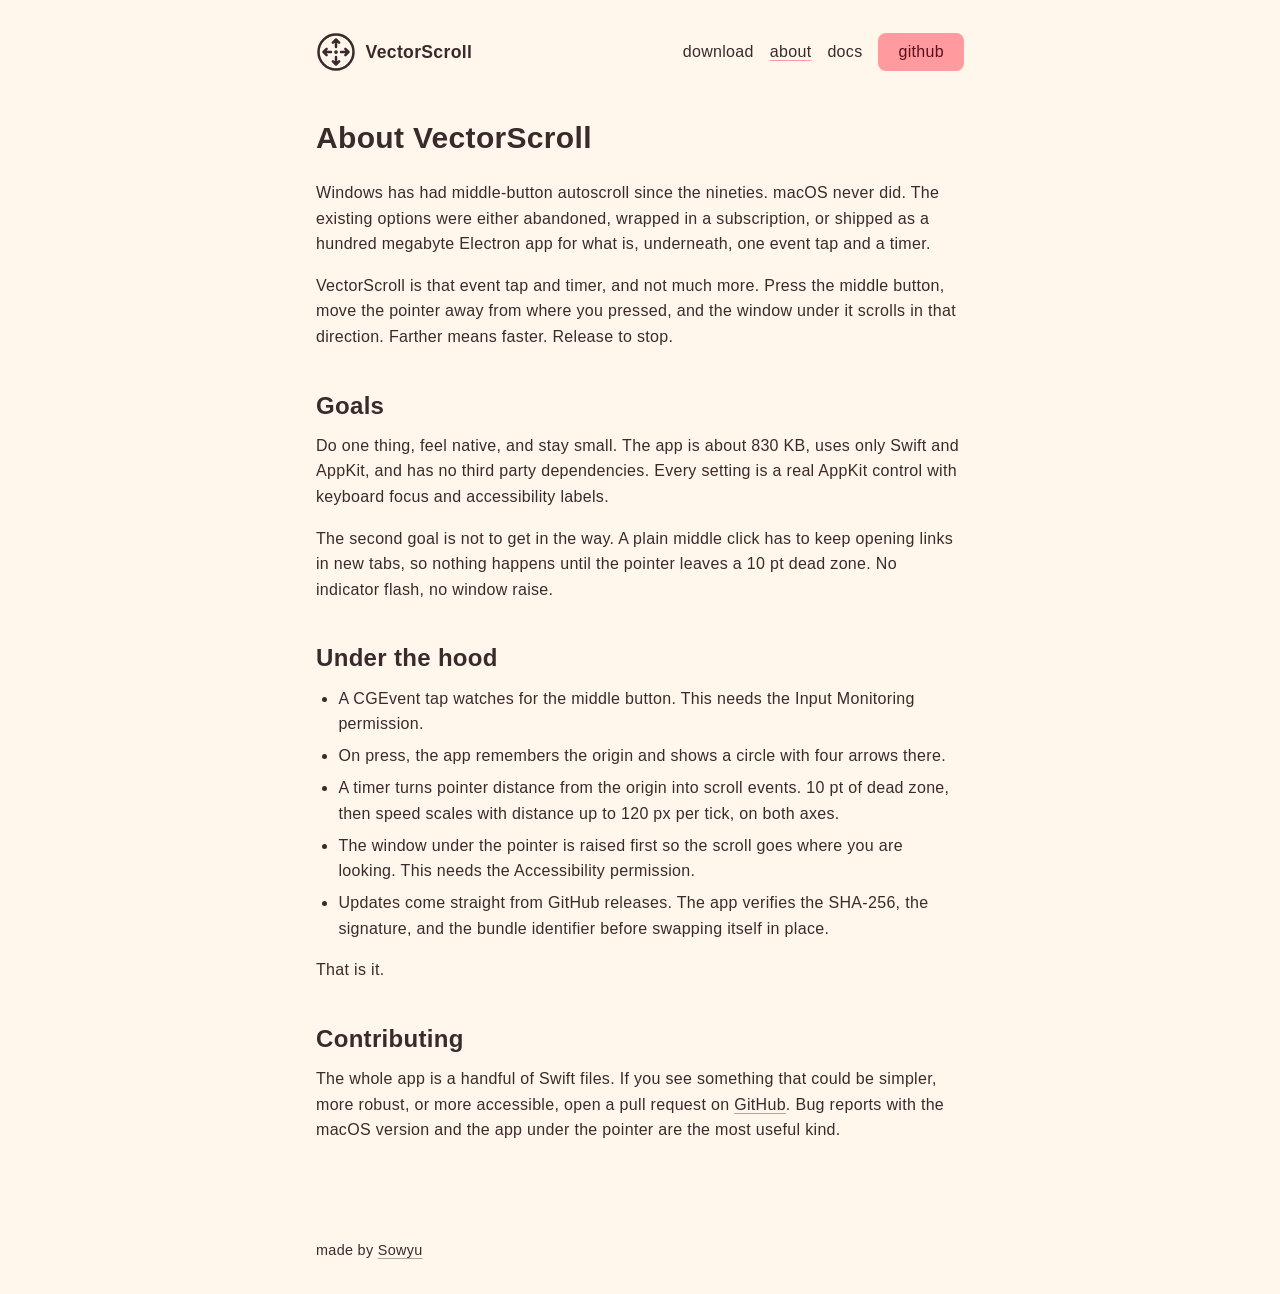
==== site/about.html @ 0843add8 "Add the website and a CI job that records the demo from the real app" ====
<!doctype html>
<html lang="en">
<head>
<meta charset="utf-8">
<meta name="viewport" content="width=device-width, initial-scale=1">
<title>About VectorScroll</title>
<meta name="description" content="Why VectorScroll exists and how it works.">
<meta name="color-scheme" content="light dark">
<meta property="og:title" content="About VectorScroll">
<meta property="og:description" content="Why VectorScroll exists and how it works.">
<meta property="og:image" content="poster.jpg">
<link rel="icon" href="icon.png">
<link rel="stylesheet" href="style.css">
</head>
<body>
<a class="skip" href="#main">Skip to main content</a>
<header>
  <a href="index.html" class="home" aria-label="VectorScroll home"><svg class="mark" viewBox="0 0 64 64" fill="none" stroke="currentColor" stroke-width="4" stroke-linecap="round" stroke-linejoin="round" aria-hidden="true"><circle cx="32" cy="32" r="28"/><circle cx="32" cy="32" r="3" fill="currentColor" stroke="none"/><path d="M32 24V12M27 17l5-5 5 5M32 40v12M27 47l5 5 5-5M24 32H12M17 27l-5 5 5 5M40 32h12M47 27l5 5-5 5"/></svg><span>VectorScroll</span></a>
  <nav><a href="download.html">download</a><a href="about.html" aria-current="page">about</a><a href="docs.html">docs</a><a href="https://github.com/Sowyu/VectorScroll" class="pill">github</a></nav>
</header>
<main id="main" class="doc">
  <h1>About VectorScroll</h1>
  <p>Windows has had middle-button autoscroll since the nineties. macOS never did. The existing options were either abandoned, wrapped in a subscription, or shipped as a hundred megabyte Electron app for what is, underneath, one event tap and a timer.</p>
  <p>VectorScroll is that event tap and timer, and not much more. Press the middle button, move the pointer away from where you pressed, and the window under it scrolls in that direction. Farther means faster. Release to stop.</p>
  <h2 id="goals">Goals</h2>
  <p>Do one thing, feel native, and stay small. The app is about 830 KB, uses only Swift and AppKit, and has no third party dependencies. Every setting is a real AppKit control with keyboard focus and accessibility labels.</p>
  <p>The second goal is not to get in the way. A plain middle click has to keep opening links in new tabs, so nothing happens until the pointer leaves a 10 pt dead zone. No indicator flash, no window raise.</p>
  <h2 id="hood">Under the hood</h2>
  <ul>
    <li>A CGEvent tap watches for the middle button. This needs the Input Monitoring permission.</li>
    <li>On press, the app remembers the origin and shows a circle with four arrows there.</li>
    <li>A timer turns pointer distance from the origin into scroll events. 10 pt of dead zone, then speed scales with distance up to 120 px per tick, on both axes.</li>
    <li>The window under the pointer is raised first so the scroll goes where you are looking. This needs the Accessibility permission.</li>
    <li>Updates come straight from GitHub releases. The app verifies the SHA-256, the signature, and the bundle identifier before swapping itself in place.</li>
  </ul>
  <p>That is it.</p>
  <h2 id="contribute">Contributing</h2>
  <p>The whole app is a handful of Swift files. If you see something that could be simpler, more robust, or more accessible, open a pull request on <a href="https://github.com/Sowyu/VectorScroll">GitHub</a>. Bug reports with the macOS version and the app under the pointer are the most useful kind.</p>
</main>
<footer>made by <a href="https://github.com/Sowyu">Sowyu</a></footer>
</body>
</html>
---- site/style.css ----
:root {
  --bg: #fff7ec;
  --text: #3a2a2c;
  --accent: #ff9a9e;
  --accent-light: #ffc4c6;
  --accent-dark: #5c0f1c;
}
@media (prefers-color-scheme: dark) {
  :root {
    --bg: #1d1a1a;
    --text: #f1e9e3;
    --accent: #e0757b;
    --accent-light: #f09a9e;
    --accent-dark: #2a0a0f;
  }
}

* { box-sizing: border-box; }
html { background: var(--bg); color: var(--text); }
body {
  margin: 0 auto; max-width: 680px; min-height: 100dvh; padding: 0 16px;
  display: flex; flex-direction: column; gap: 3rem;
  font-family: -apple-system, BlinkMacSystemFont, "Segoe UI", Roboto, sans-serif;
  font-size: 16px; line-height: 1.6; letter-spacing: .02rem;
}
h1, h2, h3 { margin: 0 0 .75rem; font-weight: 600; line-height: 1.3; }
h1 { font-size: 1.875rem; line-height: 1.2; }
h2 { font-size: 1.5rem; }
h3 { font-size: 1.375rem; font-weight: 500; }
p { margin: 0 0 1rem; }
a { color: inherit; text-decoration: underline; text-underline-offset: 3px; text-decoration-color: color-mix(in oklab, var(--text) 40%, transparent); }
a:hover { text-decoration-color: var(--accent); }
:focus-visible { outline: 2px solid var(--accent-dark); outline-offset: 3px; border-radius: 4px; }
hr { width: 100%; height: 1px; border: 0; margin: 0; background: color-mix(in oklab, var(--text) 20%, transparent); }
img, video { max-width: 100%; height: auto; }
pre, code { font-family: ui-monospace, Menlo, monospace; font-size: .9em; }
pre { background: color-mix(in oklab, var(--text) 8%, transparent); border-radius: .5rem; padding: .75rem 1rem; overflow-x: auto; margin: 0 0 1rem; }
code { background: color-mix(in oklab, var(--text) 8%, transparent); border-radius: .25rem; padding: .1em .35em; }

.skip { position: absolute; left: -999px; top: 1rem; background: var(--accent); color: var(--accent-dark); padding: .5rem 1rem; border-radius: .5rem; }
.skip:focus { left: 1rem; z-index: 10; }

header { width: 100%; display: flex; justify-content: space-between; align-items: center; padding-top: 2rem; }
.home { display: flex; align-items: center; gap: .6rem; text-decoration: none; font-weight: 600; font-size: 1.1rem; }
.mark { width: 2.5rem; height: 2.5rem; }
nav { display: flex; gap: 1rem; align-items: center; }
nav a { text-decoration: none; }
nav a:hover, nav a[aria-current] { text-decoration: underline; text-decoration-color: var(--accent); }
.pill, .button { background: var(--accent); color: var(--accent-dark); border-radius: .5rem; text-decoration: none; }
.pill { padding: 6px 1.25rem; }
.pill:hover, .button:hover { background: var(--accent-light); text-decoration: none; }
.button { display: inline-block; padding: 1rem 1.5rem; font-size: 1.25rem; }

.hero { display: flex; gap: 2rem; align-items: center; }
.hero-mark { width: 7rem; height: 7rem; flex: none; }
.hero h3 { color: color-mix(in oklab, var(--text) 70%, transparent); margin: 0; }
.hero h1 { margin-bottom: 10px; }

main { width: 100%; flex-grow: 1; display: flex; flex-direction: column; gap: 3rem; }
.cta { display: flex; gap: 1rem; align-items: center; }
video { width: 100%; border-radius: .5rem; background: #000; box-shadow: 0 0 0 1px color-mix(in oklab, var(--text) 10%, transparent); }
.grid { width: 100%; display: grid; grid-template-columns: 1fr 1fr; gap: 3rem; }
.grid p { margin: 0; }

.doc { width: 100%; align-items: stretch; display: block; }
.doc h1 { margin-bottom: 1.5rem; }
.doc h2 { margin-top: 2.5rem; }
.doc ol, .doc ul { padding-left: 1.4rem; margin: 0 0 1rem; }
.doc li { margin-bottom: .4rem; }
.doc img { border-radius: .5rem; margin: 0 0 1rem; box-shadow: 0 0 0 1px color-mix(in oklab, var(--text) 10%, transparent); }
.dl { border: 1px solid color-mix(in oklab, var(--text) 20%, transparent); border-radius: .5rem; padding: 1.5rem; margin-bottom: 1rem; }
.dl h2 { margin-top: 0; }
.dl p { margin: 1rem 0 0; }

body:has(.docs) { max-width: 960px; }
.docs { display: grid; grid-template-columns: 180px minmax(0, 680px); gap: 3rem; align-items: start; justify-content: center; }
.toc { position: sticky; top: 1.5rem; display: flex; flex-direction: column; align-items: flex-start; text-align: left; gap: .35rem; font-size: .95rem; padding-top: .4rem; }
.toc a { text-decoration: none; color: color-mix(in oklab, var(--text) 70%, transparent); }
.toc a:hover, .toc a[aria-current] { color: var(--text); text-decoration: underline; text-decoration-color: var(--accent); }
.doc h2 { scroll-margin-top: 1.5rem; }
@media (max-width: 800px) {
  .docs { grid-template-columns: 1fr; gap: 1.5rem; }
  .toc { position: static; flex-direction: row; flex-wrap: wrap; gap: .25rem 1rem; border-bottom: 1px solid color-mix(in oklab, var(--text) 20%, transparent); padding-bottom: 1rem; }
}

footer { padding: 2rem 0; font-size: .9rem; }


@media (max-width: 640px) {
  body { gap: 2rem; }
  header { padding-top: 1rem; }
  .mark { width: 2rem; height: 2rem; }
  .home span { display: none; }
  .hero { gap: 1.25rem; }
  .hero-mark { width: 5rem; height: 5rem; }
  .hero h1 { font-size: 1.5rem; }
  .hero h3 { font-size: 1.1rem; }
  .cta { flex-wrap: wrap; }
  .grid { grid-template-columns: 1fr; gap: 1rem; }
  .grid div { margin-bottom: .5rem; }
}
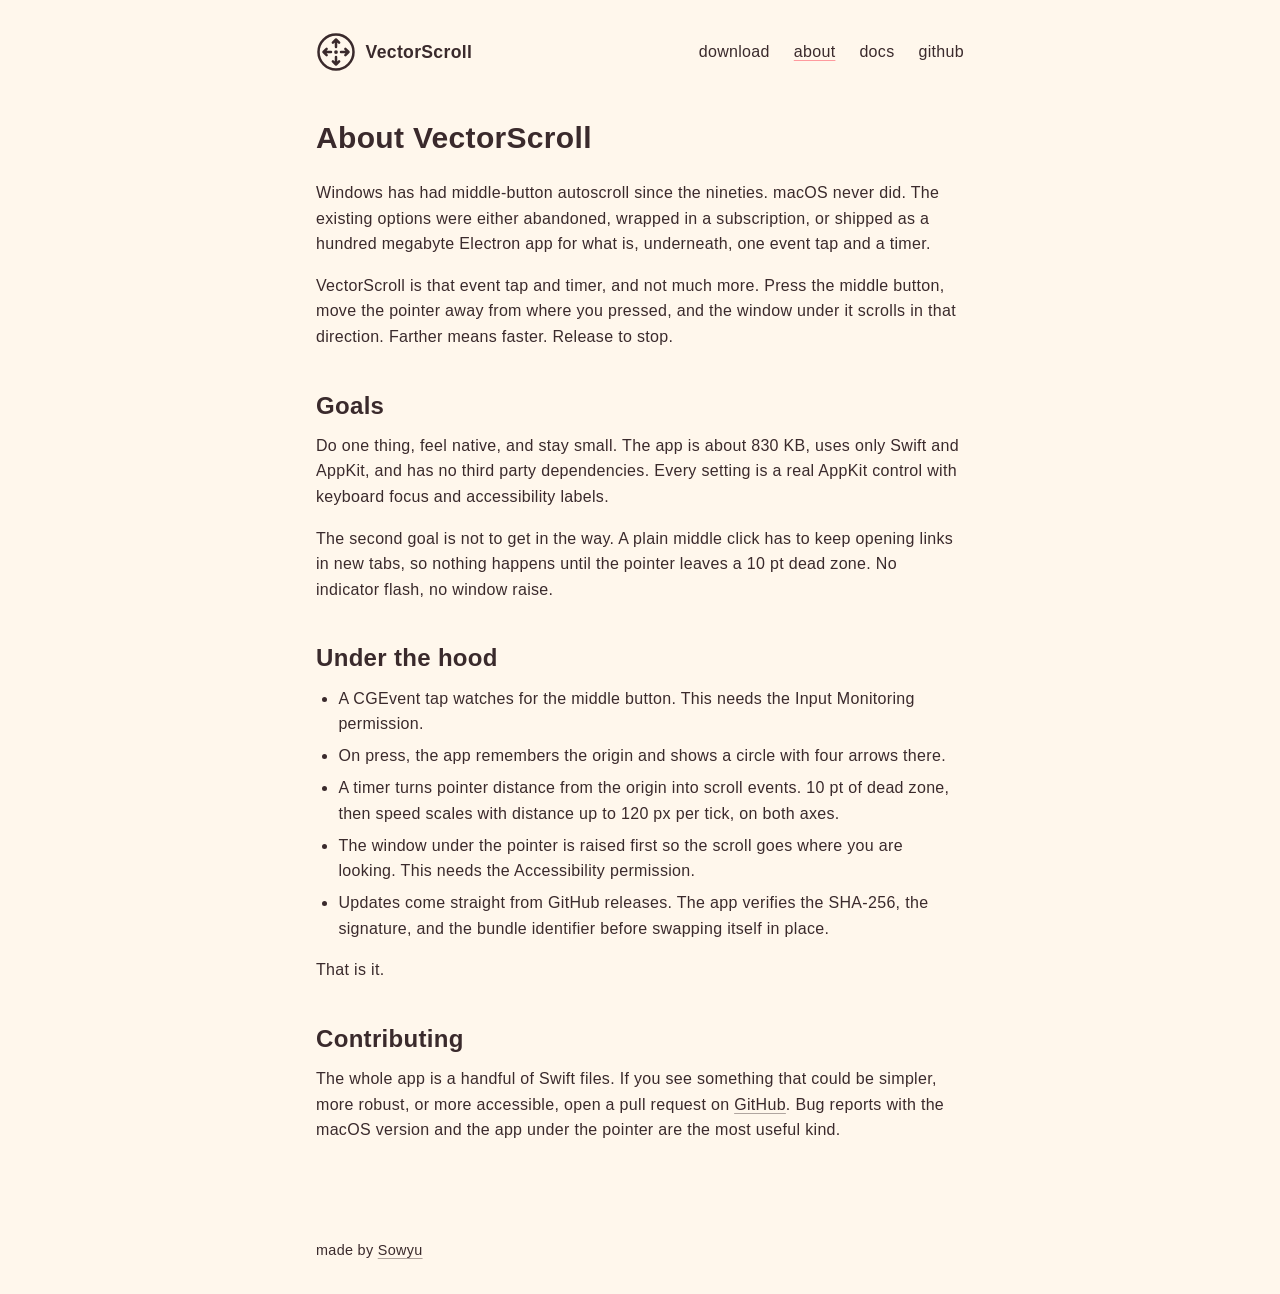
==== commit 878906a9: "Drop the docs rail and the github pill; plain header with name and four equal links" ====
--- a/site/about.html
+++ b/site/about.html
@@ -16,7 +16,7 @@
 <a class="skip" href="#main">Skip to main content</a>
 <header>
   <a href="index.html" class="home" aria-label="VectorScroll home"><svg class="mark" viewBox="0 0 64 64" fill="none" stroke="currentColor" stroke-width="4" stroke-linecap="round" stroke-linejoin="round" aria-hidden="true"><circle cx="32" cy="32" r="28"/><circle cx="32" cy="32" r="3" fill="currentColor" stroke="none"/><path d="M32 24V12M27 17l5-5 5 5M32 40v12M27 47l5 5 5-5M24 32H12M17 27l-5 5 5 5M40 32h12M47 27l5 5-5 5"/></svg><span>VectorScroll</span></a>
-  <nav><a href="download.html">download</a><a href="about.html" aria-current="page">about</a><a href="docs.html">docs</a><a href="https://github.com/Sowyu/VectorScroll" class="pill">github</a></nav>
+  <nav><a href="download.html">download</a><a href="about.html" aria-current="page">about</a><a href="docs.html">docs</a><a href="https://github.com/Sowyu/VectorScroll">github</a></nav>
 </header>
 <main id="main" class="doc">
   <h1>About VectorScroll</h1>
--- a/site/style.css
+++ b/site/style.css
@@ -40,15 +40,14 @@
 .skip { position: absolute; left: -999px; top: 1rem; background: var(--accent); color: var(--accent-dark); padding: .5rem 1rem; border-radius: .5rem; }
 .skip:focus { left: 1rem; z-index: 10; }
 
-header { width: 100%; display: flex; justify-content: space-between; align-items: center; padding-top: 2rem; }
+header { width: 100%; display: flex; flex-wrap: wrap; justify-content: space-between; align-items: center; gap: .75rem 1.5rem; padding-top: 2rem; }
 .home { display: flex; align-items: center; gap: .6rem; text-decoration: none; font-weight: 600; font-size: 1.1rem; }
 .mark { width: 2.5rem; height: 2.5rem; }
-nav { display: flex; gap: 1rem; align-items: center; }
+nav { display: flex; gap: 1.5rem; align-items: center; }
 nav a { text-decoration: none; }
 nav a:hover, nav a[aria-current] { text-decoration: underline; text-decoration-color: var(--accent); }
-.pill, .button { background: var(--accent); color: var(--accent-dark); border-radius: .5rem; text-decoration: none; }
-.pill { padding: 6px 1.25rem; }
-.pill:hover, .button:hover { background: var(--accent-light); text-decoration: none; }
+.button { background: var(--accent); color: var(--accent-dark); border-radius: .5rem; text-decoration: none; }
+.button:hover { background: var(--accent-light); text-decoration: none; }
 .button { display: inline-block; padding: 1rem 1.5rem; font-size: 1.25rem; }
 
 .hero { display: flex; gap: 2rem; align-items: center; }
@@ -72,16 +71,8 @@
 .dl h2 { margin-top: 0; }
 .dl p { margin: 1rem 0 0; }
 
-body:has(.docs) { max-width: 960px; }
-.docs { display: grid; grid-template-columns: 180px minmax(0, 680px); gap: 3rem; align-items: start; justify-content: center; }
-.toc { position: sticky; top: 1.5rem; display: flex; flex-direction: column; align-items: flex-start; text-align: left; gap: .35rem; font-size: .95rem; padding-top: .4rem; }
-.toc a { text-decoration: none; color: color-mix(in oklab, var(--text) 70%, transparent); }
-.toc a:hover, .toc a[aria-current] { color: var(--text); text-decoration: underline; text-decoration-color: var(--accent); }
+.docs { display: block; }
 .doc h2 { scroll-margin-top: 1.5rem; }
-@media (max-width: 800px) {
-  .docs { grid-template-columns: 1fr; gap: 1.5rem; }
-  .toc { position: static; flex-direction: row; flex-wrap: wrap; gap: .25rem 1rem; border-bottom: 1px solid color-mix(in oklab, var(--text) 20%, transparent); padding-bottom: 1rem; }
-}
 
 footer { padding: 2rem 0; font-size: .9rem; }
 
@@ -90,7 +81,7 @@
   body { gap: 2rem; }
   header { padding-top: 1rem; }
   .mark { width: 2rem; height: 2rem; }
-  .home span { display: none; }
+  nav { gap: 1.25rem; }
   .hero { gap: 1.25rem; }
   .hero-mark { width: 5rem; height: 5rem; }
   .hero h1 { font-size: 1.5rem; }
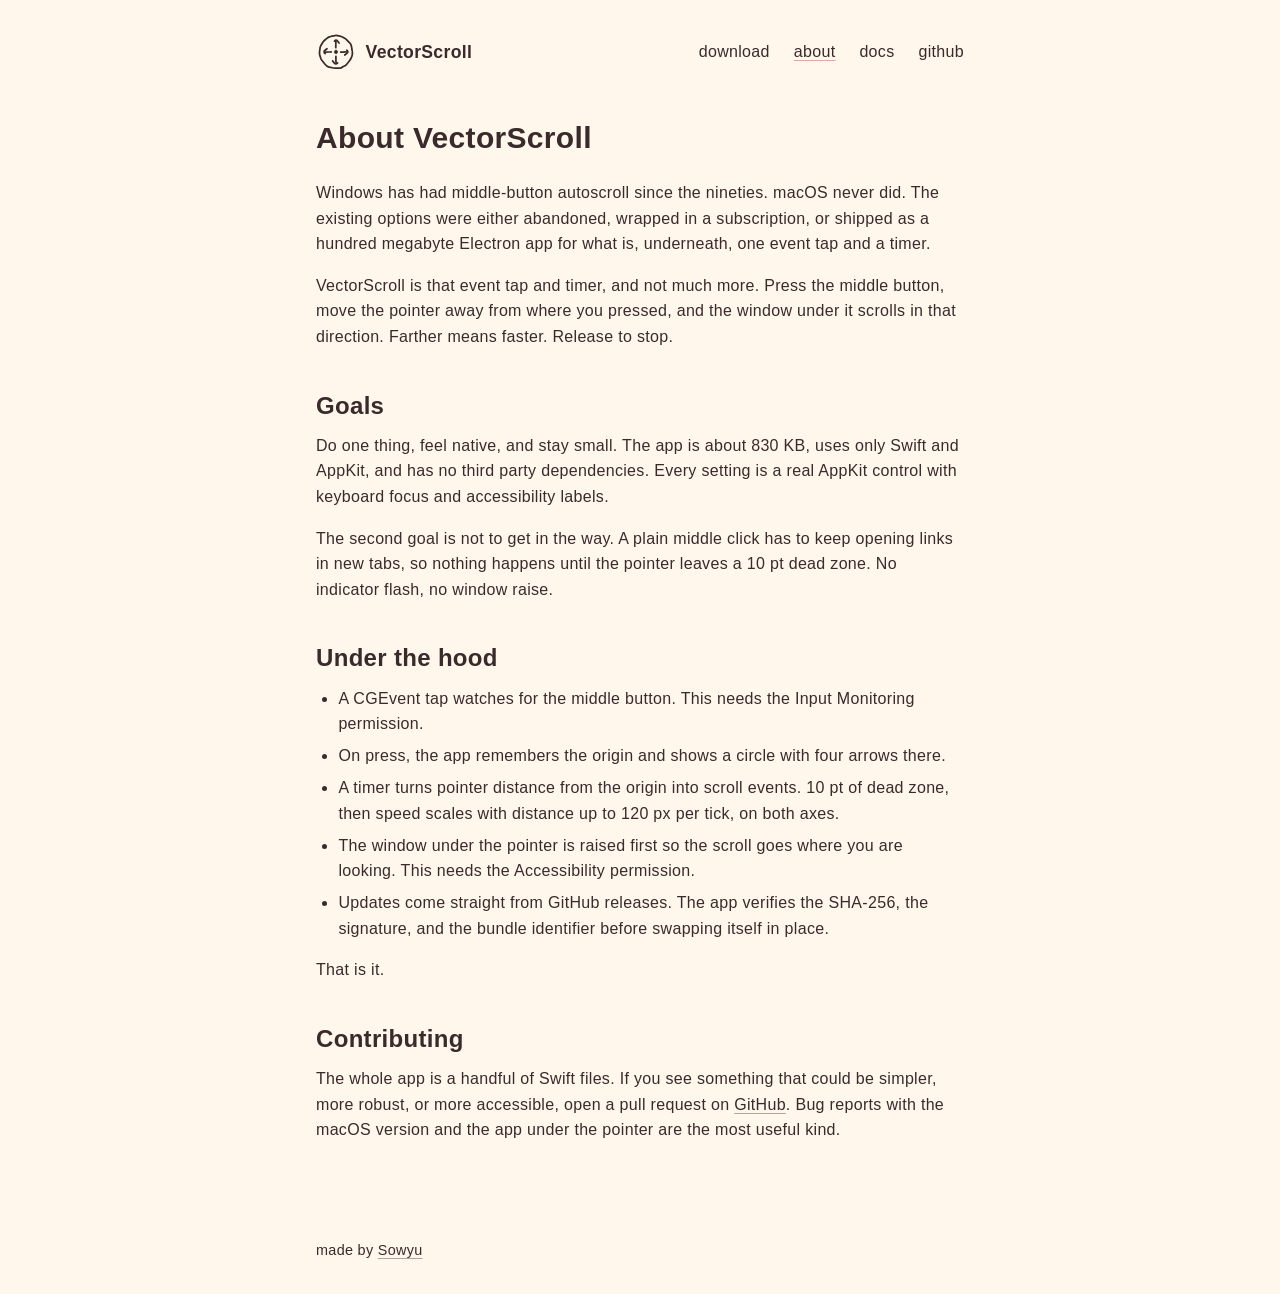
==== commit 88a091d4: "Hand-drawn logo back, wider video, Safari left and Settings right in the recording" ====
--- a/site/about.html
+++ b/site/about.html
@@ -15,7 +15,7 @@
 <body>
 <a class="skip" href="#main">Skip to main content</a>
 <header>
-  <a href="index.html" class="home" aria-label="VectorScroll home"><svg class="mark" viewBox="0 0 64 64" fill="none" stroke="currentColor" stroke-width="4" stroke-linecap="round" stroke-linejoin="round" aria-hidden="true"><circle cx="32" cy="32" r="28"/><circle cx="32" cy="32" r="3" fill="currentColor" stroke="none"/><path d="M32 24V12M27 17l5-5 5 5M32 40v12M27 47l5 5 5-5M24 32H12M17 27l-5 5 5 5M40 32h12M47 27l5 5-5 5"/></svg><span>VectorScroll</span></a>
+  <a href="index.html" class="home" aria-label="VectorScroll home"><svg class="mark" aria-hidden="true" viewBox="0 0 160 160" fill="none" stroke="currentColor" stroke-width="7" stroke-linecap="round" stroke-linejoin="round" xmlns="http://www.w3.org/2000/svg"><path d="M145.4 78.9 Q145.4 78.9 145.6 83.9 Q145.7 89.0 144.3 94.5 Q142.9 100.0 140.1 105.0 Q137.4 110.0 134.7 114.3 Q131.9 118.6 128.6 122.0 Q125.3 125.4 121.9 129.9 Q118.6 134.4 113.7 136.2 Q108.8 137.9 104.8 141.1 Q100.8 144.2 95.7 144.5 Q90.6 144.9 86.0 144.7 Q81.5 144.5 76.2 144.5 Q70.8 144.5 64.6 143.0 Q58.5 141.5 53.9 140.7 Q49.4 139.8 44.8 136.7 Q40.2 133.7 37.0 130.0 Q33.8 126.3 30.3 121.8 Q26.8 117.4 23.3 113.2 Q19.8 109.0 18.8 104.6 Q17.8 100.2 16.0 95.4 Q14.2 90.6 14.0 85.0 Q13.9 79.4 14.8 74.8 Q15.8 70.3 16.1 65.1 Q16.4 59.8 18.8 55.5 Q21.3 51.2 24.3 45.9 Q27.3 40.5 31.1 36.3 Q34.9 32.1 37.9 29.8 Q40.9 27.4 44.9 24.3 Q48.9 21.2 53.5 19.5 Q58.1 17.8 64.3 16.4 Q70.5 15.0 75.9 14.2 Q81.2 13.4 86.1 14.3 Q90.9 15.1 95.8 16.1 Q100.7 17.1 105.9 19.9 Q111.1 22.6 114.9 24.9 Q118.7 27.1 122.0 30.6 Q125.3 34.0 129.6 38.4 Q133.9 42.8 136.9 46.1 Q139.8 49.3 141.1 54.7 Q142.4 60.1 143.0 64.8 Q143.7 69.6 144.5 74.2"/><path d="M79.1 62.5 Q79.1 62.5 79.2 53.5 Q79.3 44.5 79.5 36.6"/><path d="M92.2 43.9 Q92.2 43.9 86.1 36.3 Q80.1 28.8 73.9 36.7"/><path d="M79.6 97.8 Q79.6 97.8 79.6 106.8 Q79.7 115.8 80.3 123.5"/><path d="M66.4 115.5 Q66.4 115.5 72.9 123.7 Q79.5 132.0 86.3 123.7"/><path d="M61.0 79.8 Q61.0 79.8 52.9 80.0 Q44.7 80.1 36.8 80.3"/><path d="M44.0 67.2 Q44.0 67.2 36.2 73.2 Q28.4 79.1 36.6 86.3"/><path d="M98.7 80.6 Q98.7 80.6 106.8 80.2 Q114.8 79.8 123.0 80.0"/><path d="M115.1 92.1 Q115.1 92.1 123.3 85.7 Q131.4 79.3 123.5 72.7"/><path d="M86.4 79.6 Q86.4 79.6 86.0 81.5 Q85.6 83.3 84.3 84.9 Q82.9 86.5 81.5 86.5 Q80.1 86.6 78.2 86.2 Q76.2 85.9 75.0 84.5 Q73.8 83.0 73.6 81.8 Q73.4 80.6 73.7 78.5 Q73.9 76.5 75.0 75.0 Q76.0 73.5 77.9 73.1 Q79.8 72.7 81.9 73.1 Q83.9 73.5 84.7 75.3 Q85.5 77.0 85.9 78.3" fill="currentColor" stroke-width="3"/></svg><span>VectorScroll</span></a>
   <nav><a href="download.html">download</a><a href="about.html" aria-current="page">about</a><a href="docs.html">docs</a><a href="https://github.com/Sowyu/VectorScroll">github</a></nav>
 </header>
 <main id="main" class="doc">
--- a/site/style.css
+++ b/site/style.css
@@ -32,7 +32,8 @@
 a:hover { text-decoration-color: var(--accent); }
 :focus-visible { outline: 2px solid var(--accent-dark); outline-offset: 3px; border-radius: 4px; }
 hr { width: 100%; height: 1px; border: 0; margin: 0; background: color-mix(in oklab, var(--text) 20%, transparent); }
-img, video { max-width: 100%; height: auto; }
+img { max-width: 100%; height: auto; }
+video { height: auto; }
 pre, code { font-family: ui-monospace, Menlo, monospace; font-size: .9em; }
 pre { background: color-mix(in oklab, var(--text) 8%, transparent); border-radius: .5rem; padding: .75rem 1rem; overflow-x: auto; margin: 0 0 1rem; }
 code { background: color-mix(in oklab, var(--text) 8%, transparent); border-radius: .25rem; padding: .1em .35em; }
@@ -57,7 +58,7 @@
 
 main { width: 100%; flex-grow: 1; display: flex; flex-direction: column; gap: 3rem; }
 .cta { display: flex; gap: 1rem; align-items: center; }
-video { width: 100%; border-radius: .5rem; background: #000; box-shadow: 0 0 0 1px color-mix(in oklab, var(--text) 10%, transparent); }
+video { width: min(100vw - 32px, 1100px); margin-inline: calc((100% - min(100vw - 32px, 1100px)) / 2); border-radius: .5rem; background: #000; box-shadow: 0 0 0 1px color-mix(in oklab, var(--text) 10%, transparent); }
 .grid { width: 100%; display: grid; grid-template-columns: 1fr 1fr; gap: 3rem; }
 .grid p { margin: 0; }
 
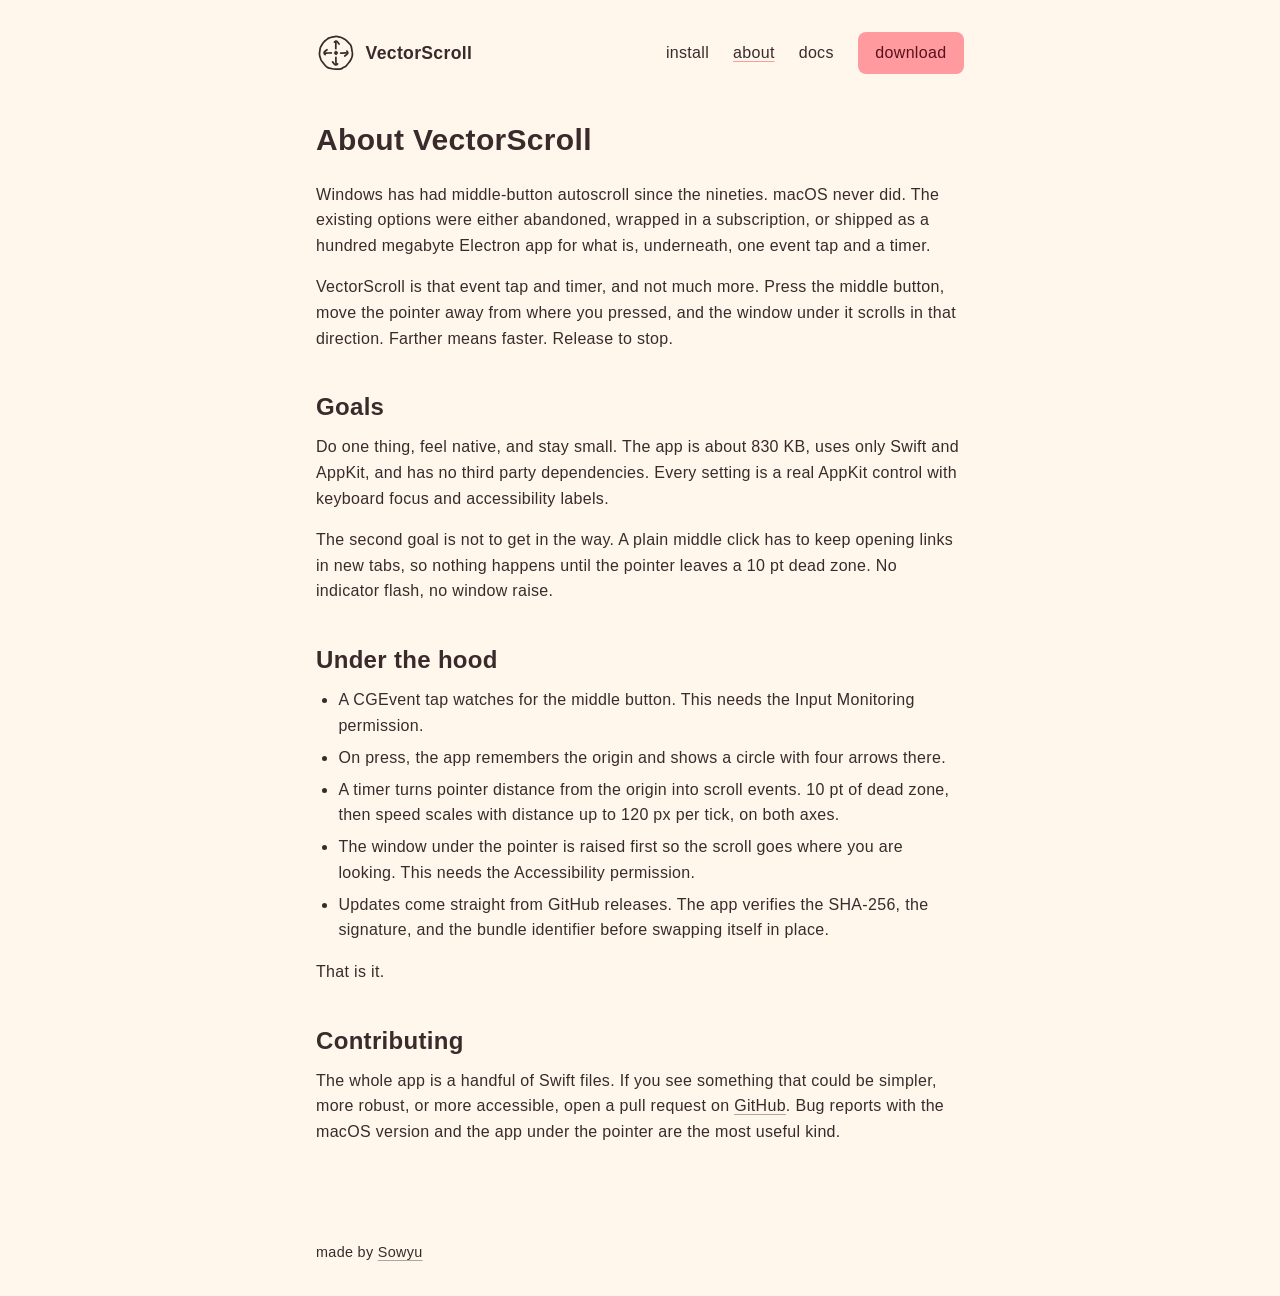
==== commit f9fa7a79: "Native pitch, comparison table with Hugeicons, header download button, steal-our-code link; record o" ====
--- a/site/about.html
+++ b/site/about.html
@@ -16,7 +16,7 @@
 <a class="skip" href="#main">Skip to main content</a>
 <header>
   <a href="index.html" class="home" aria-label="VectorScroll home"><svg class="mark" aria-hidden="true" viewBox="0 0 160 160" fill="none" stroke="currentColor" stroke-width="7" stroke-linecap="round" stroke-linejoin="round" xmlns="http://www.w3.org/2000/svg"><path d="M145.4 78.9 Q145.4 78.9 145.6 83.9 Q145.7 89.0 144.3 94.5 Q142.9 100.0 140.1 105.0 Q137.4 110.0 134.7 114.3 Q131.9 118.6 128.6 122.0 Q125.3 125.4 121.9 129.9 Q118.6 134.4 113.7 136.2 Q108.8 137.9 104.8 141.1 Q100.8 144.2 95.7 144.5 Q90.6 144.9 86.0 144.7 Q81.5 144.5 76.2 144.5 Q70.8 144.5 64.6 143.0 Q58.5 141.5 53.9 140.7 Q49.4 139.8 44.8 136.7 Q40.2 133.7 37.0 130.0 Q33.8 126.3 30.3 121.8 Q26.8 117.4 23.3 113.2 Q19.8 109.0 18.8 104.6 Q17.8 100.2 16.0 95.4 Q14.2 90.6 14.0 85.0 Q13.9 79.4 14.8 74.8 Q15.8 70.3 16.1 65.1 Q16.4 59.8 18.8 55.5 Q21.3 51.2 24.3 45.9 Q27.3 40.5 31.1 36.3 Q34.9 32.1 37.9 29.8 Q40.9 27.4 44.9 24.3 Q48.9 21.2 53.5 19.5 Q58.1 17.8 64.3 16.4 Q70.5 15.0 75.9 14.2 Q81.2 13.4 86.1 14.3 Q90.9 15.1 95.8 16.1 Q100.7 17.1 105.9 19.9 Q111.1 22.6 114.9 24.9 Q118.7 27.1 122.0 30.6 Q125.3 34.0 129.6 38.4 Q133.9 42.8 136.9 46.1 Q139.8 49.3 141.1 54.7 Q142.4 60.1 143.0 64.8 Q143.7 69.6 144.5 74.2"/><path d="M79.1 62.5 Q79.1 62.5 79.2 53.5 Q79.3 44.5 79.5 36.6"/><path d="M92.2 43.9 Q92.2 43.9 86.1 36.3 Q80.1 28.8 73.9 36.7"/><path d="M79.6 97.8 Q79.6 97.8 79.6 106.8 Q79.7 115.8 80.3 123.5"/><path d="M66.4 115.5 Q66.4 115.5 72.9 123.7 Q79.5 132.0 86.3 123.7"/><path d="M61.0 79.8 Q61.0 79.8 52.9 80.0 Q44.7 80.1 36.8 80.3"/><path d="M44.0 67.2 Q44.0 67.2 36.2 73.2 Q28.4 79.1 36.6 86.3"/><path d="M98.7 80.6 Q98.7 80.6 106.8 80.2 Q114.8 79.8 123.0 80.0"/><path d="M115.1 92.1 Q115.1 92.1 123.3 85.7 Q131.4 79.3 123.5 72.7"/><path d="M86.4 79.6 Q86.4 79.6 86.0 81.5 Q85.6 83.3 84.3 84.9 Q82.9 86.5 81.5 86.5 Q80.1 86.6 78.2 86.2 Q76.2 85.9 75.0 84.5 Q73.8 83.0 73.6 81.8 Q73.4 80.6 73.7 78.5 Q73.9 76.5 75.0 75.0 Q76.0 73.5 77.9 73.1 Q79.8 72.7 81.9 73.1 Q83.9 73.5 84.7 75.3 Q85.5 77.0 85.9 78.3" fill="currentColor" stroke-width="3"/></svg><span>VectorScroll</span></a>
-  <nav><a href="download.html">download</a><a href="about.html" aria-current="page">about</a><a href="docs.html">docs</a><a href="https://github.com/Sowyu/VectorScroll">github</a></nav>
+  <nav><a href="download.html">install</a><a href="about.html" aria-current="page">about</a><a href="docs.html">docs</a><a href="https://github.com/Sowyu/VectorScroll/releases/latest/download/VectorScroll.dmg" class="button small">download</a></nav>
 </header>
 <main id="main" class="doc">
   <h1>About VectorScroll</h1>
--- a/site/style.css
+++ b/site/style.css
@@ -50,6 +50,20 @@
 .button { background: var(--accent); color: var(--accent-dark); border-radius: .5rem; text-decoration: none; }
 .button:hover { background: var(--accent-light); text-decoration: none; }
 .button { display: inline-block; padding: 1rem 1.5rem; font-size: 1.25rem; }
+.button.small { padding: .5rem 1.1rem; font-size: 1rem; }
+.steal { display: inline-flex; align-items: center; gap: .5rem; text-decoration: none; font-weight: 500; }
+.steal:hover { text-decoration: underline; text-decoration-color: var(--accent); }
+.ico { width: 1.25rem; height: 1.25rem; vertical-align: -.25rem; flex: none; }
+.compare h2 { margin-bottom: 1rem; }
+.scroll { overflow-x: auto; -webkit-overflow-scrolling: touch; }
+table { border-collapse: collapse; width: 100%; min-width: 620px; font-size: .95rem; }
+th, td { text-align: left; padding: .6rem .75rem .6rem 0; vertical-align: top; border-bottom: 1px solid color-mix(in oklab, var(--text) 15%, transparent); }
+thead th { font-weight: 600; color: color-mix(in oklab, var(--text) 70%, transparent); font-size: .85rem; }
+tbody th { font-weight: 600; white-space: nowrap; }
+tbody tr:first-child { background: color-mix(in oklab, var(--accent) 18%, transparent); }
+tbody tr:first-child th, tbody tr:first-child td { padding-left: .5rem; }
+td .ico { margin-right: .25rem; }
+.note { font-size: .85rem; color: color-mix(in oklab, var(--text) 70%, transparent); margin-top: .75rem; }
 
 .hero { display: flex; gap: 2rem; align-items: center; }
 .hero-mark { width: 7rem; height: 7rem; flex: none; }
@@ -57,9 +71,9 @@
 .hero h1 { margin-bottom: 10px; }
 
 main { width: 100%; flex-grow: 1; display: flex; flex-direction: column; gap: 3rem; }
-.cta { display: flex; gap: 1rem; align-items: center; }
+.cta { display: flex; flex-direction: column; gap: 1rem; align-items: flex-start; }
 video { width: min(100vw - 32px, 1100px); margin-inline: calc((100% - min(100vw - 32px, 1100px)) / 2); border-radius: .5rem; background: #000; box-shadow: 0 0 0 1px color-mix(in oklab, var(--text) 10%, transparent); }
-.grid { width: 100%; display: grid; grid-template-columns: 1fr 1fr; gap: 3rem; }
+.grid { width: 100%; display: grid; grid-template-columns: 1fr 1fr 1fr; gap: 2rem; }
 .grid p { margin: 0; }
 
 .doc { width: 100%; align-items: stretch; display: block; }
@@ -89,5 +103,7 @@
   .hero h3 { font-size: 1.1rem; }
   .cta { flex-wrap: wrap; }
   .grid { grid-template-columns: 1fr; gap: 1rem; }
+  .button { font-size: 1.1rem; }
+  nav { gap: 1rem; }
   .grid div { margin-bottom: .5rem; }
 }
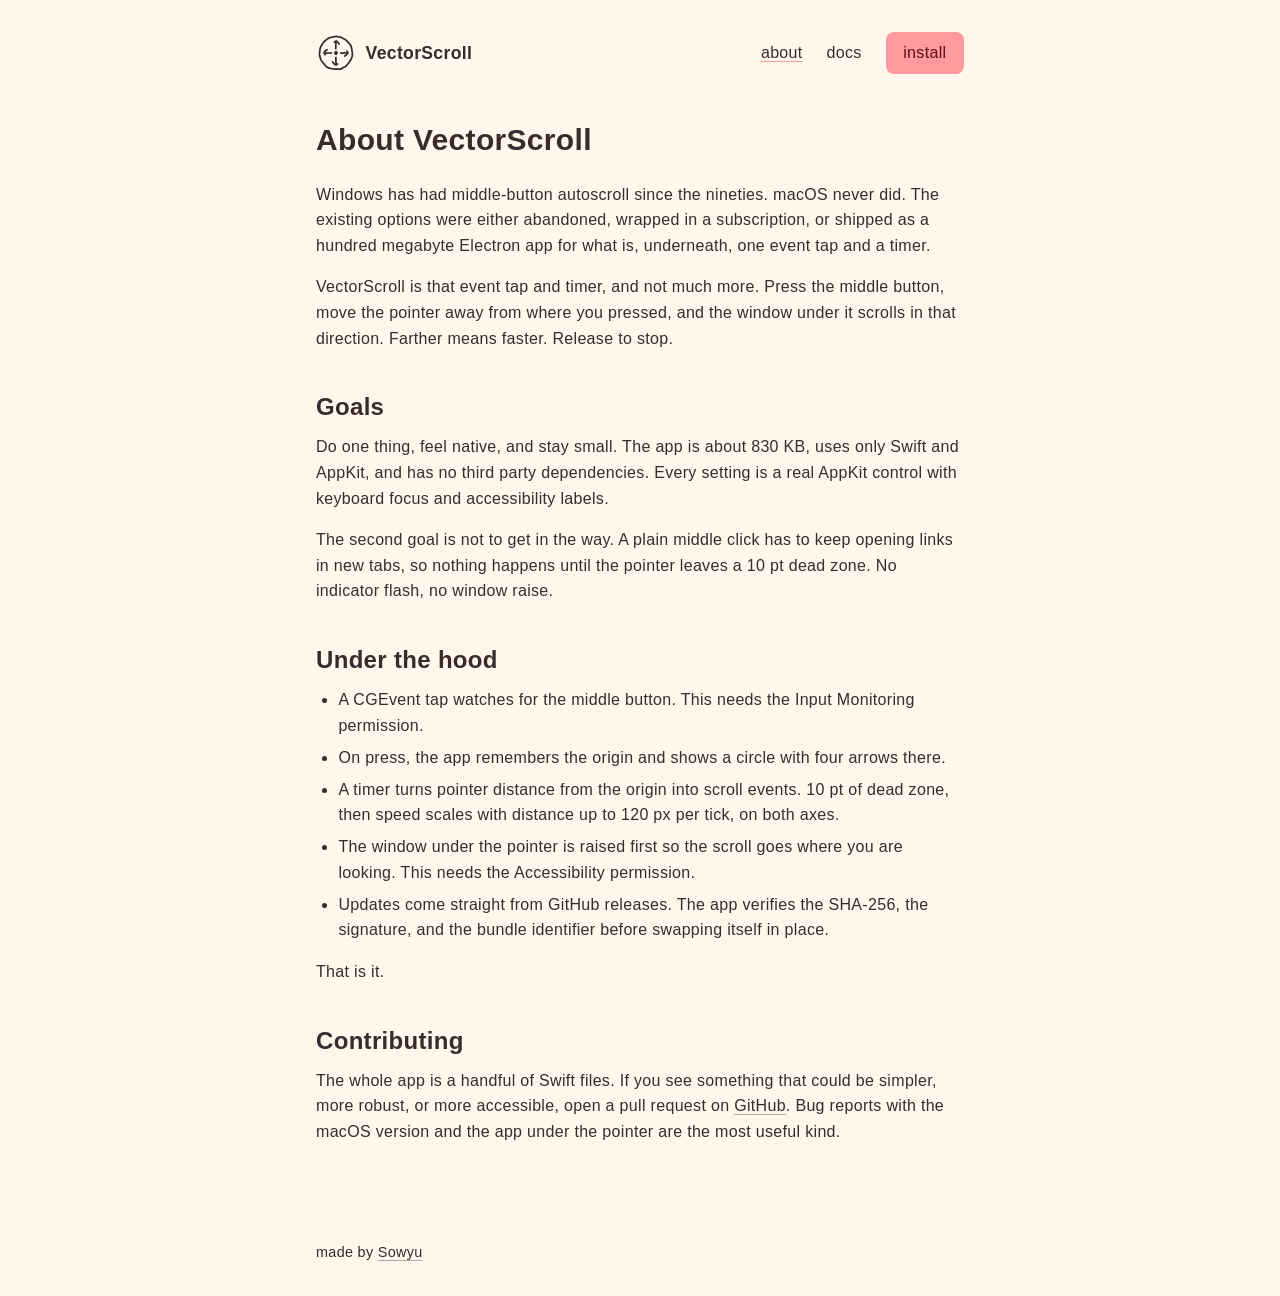
==== commit bddaa93c: "Header: install button instead of download; table keeps only apps that autoscroll" ====
--- a/site/about.html
+++ b/site/about.html
@@ -16,7 +16,7 @@
 <a class="skip" href="#main">Skip to main content</a>
 <header>
   <a href="index.html" class="home" aria-label="VectorScroll home"><svg class="mark" aria-hidden="true" viewBox="0 0 160 160" fill="none" stroke="currentColor" stroke-width="7" stroke-linecap="round" stroke-linejoin="round" xmlns="http://www.w3.org/2000/svg"><path d="M145.4 78.9 Q145.4 78.9 145.6 83.9 Q145.7 89.0 144.3 94.5 Q142.9 100.0 140.1 105.0 Q137.4 110.0 134.7 114.3 Q131.9 118.6 128.6 122.0 Q125.3 125.4 121.9 129.9 Q118.6 134.4 113.7 136.2 Q108.8 137.9 104.8 141.1 Q100.8 144.2 95.7 144.5 Q90.6 144.9 86.0 144.7 Q81.5 144.5 76.2 144.5 Q70.8 144.5 64.6 143.0 Q58.5 141.5 53.9 140.7 Q49.4 139.8 44.8 136.7 Q40.2 133.7 37.0 130.0 Q33.8 126.3 30.3 121.8 Q26.8 117.4 23.3 113.2 Q19.8 109.0 18.8 104.6 Q17.8 100.2 16.0 95.4 Q14.2 90.6 14.0 85.0 Q13.9 79.4 14.8 74.8 Q15.8 70.3 16.1 65.1 Q16.4 59.8 18.8 55.5 Q21.3 51.2 24.3 45.9 Q27.3 40.5 31.1 36.3 Q34.9 32.1 37.9 29.8 Q40.9 27.4 44.9 24.3 Q48.9 21.2 53.5 19.5 Q58.1 17.8 64.3 16.4 Q70.5 15.0 75.9 14.2 Q81.2 13.4 86.1 14.3 Q90.9 15.1 95.8 16.1 Q100.7 17.1 105.9 19.9 Q111.1 22.6 114.9 24.9 Q118.7 27.1 122.0 30.6 Q125.3 34.0 129.6 38.4 Q133.9 42.8 136.9 46.1 Q139.8 49.3 141.1 54.7 Q142.4 60.1 143.0 64.8 Q143.7 69.6 144.5 74.2"/><path d="M79.1 62.5 Q79.1 62.5 79.2 53.5 Q79.3 44.5 79.5 36.6"/><path d="M92.2 43.9 Q92.2 43.9 86.1 36.3 Q80.1 28.8 73.9 36.7"/><path d="M79.6 97.8 Q79.6 97.8 79.6 106.8 Q79.7 115.8 80.3 123.5"/><path d="M66.4 115.5 Q66.4 115.5 72.9 123.7 Q79.5 132.0 86.3 123.7"/><path d="M61.0 79.8 Q61.0 79.8 52.9 80.0 Q44.7 80.1 36.8 80.3"/><path d="M44.0 67.2 Q44.0 67.2 36.2 73.2 Q28.4 79.1 36.6 86.3"/><path d="M98.7 80.6 Q98.7 80.6 106.8 80.2 Q114.8 79.8 123.0 80.0"/><path d="M115.1 92.1 Q115.1 92.1 123.3 85.7 Q131.4 79.3 123.5 72.7"/><path d="M86.4 79.6 Q86.4 79.6 86.0 81.5 Q85.6 83.3 84.3 84.9 Q82.9 86.5 81.5 86.5 Q80.1 86.6 78.2 86.2 Q76.2 85.9 75.0 84.5 Q73.8 83.0 73.6 81.8 Q73.4 80.6 73.7 78.5 Q73.9 76.5 75.0 75.0 Q76.0 73.5 77.9 73.1 Q79.8 72.7 81.9 73.1 Q83.9 73.5 84.7 75.3 Q85.5 77.0 85.9 78.3" fill="currentColor" stroke-width="3"/></svg><span>VectorScroll</span></a>
-  <nav><a href="download.html">install</a><a href="about.html" aria-current="page">about</a><a href="docs.html">docs</a><a href="https://github.com/Sowyu/VectorScroll/releases/latest/download/VectorScroll.dmg" class="button small">download</a></nav>
+  <nav><a href="about.html" aria-current="page">about</a><a href="docs.html">docs</a><a href="download.html" class="button small">install</a></nav>
 </header>
 <main id="main" class="doc">
   <h1>About VectorScroll</h1>
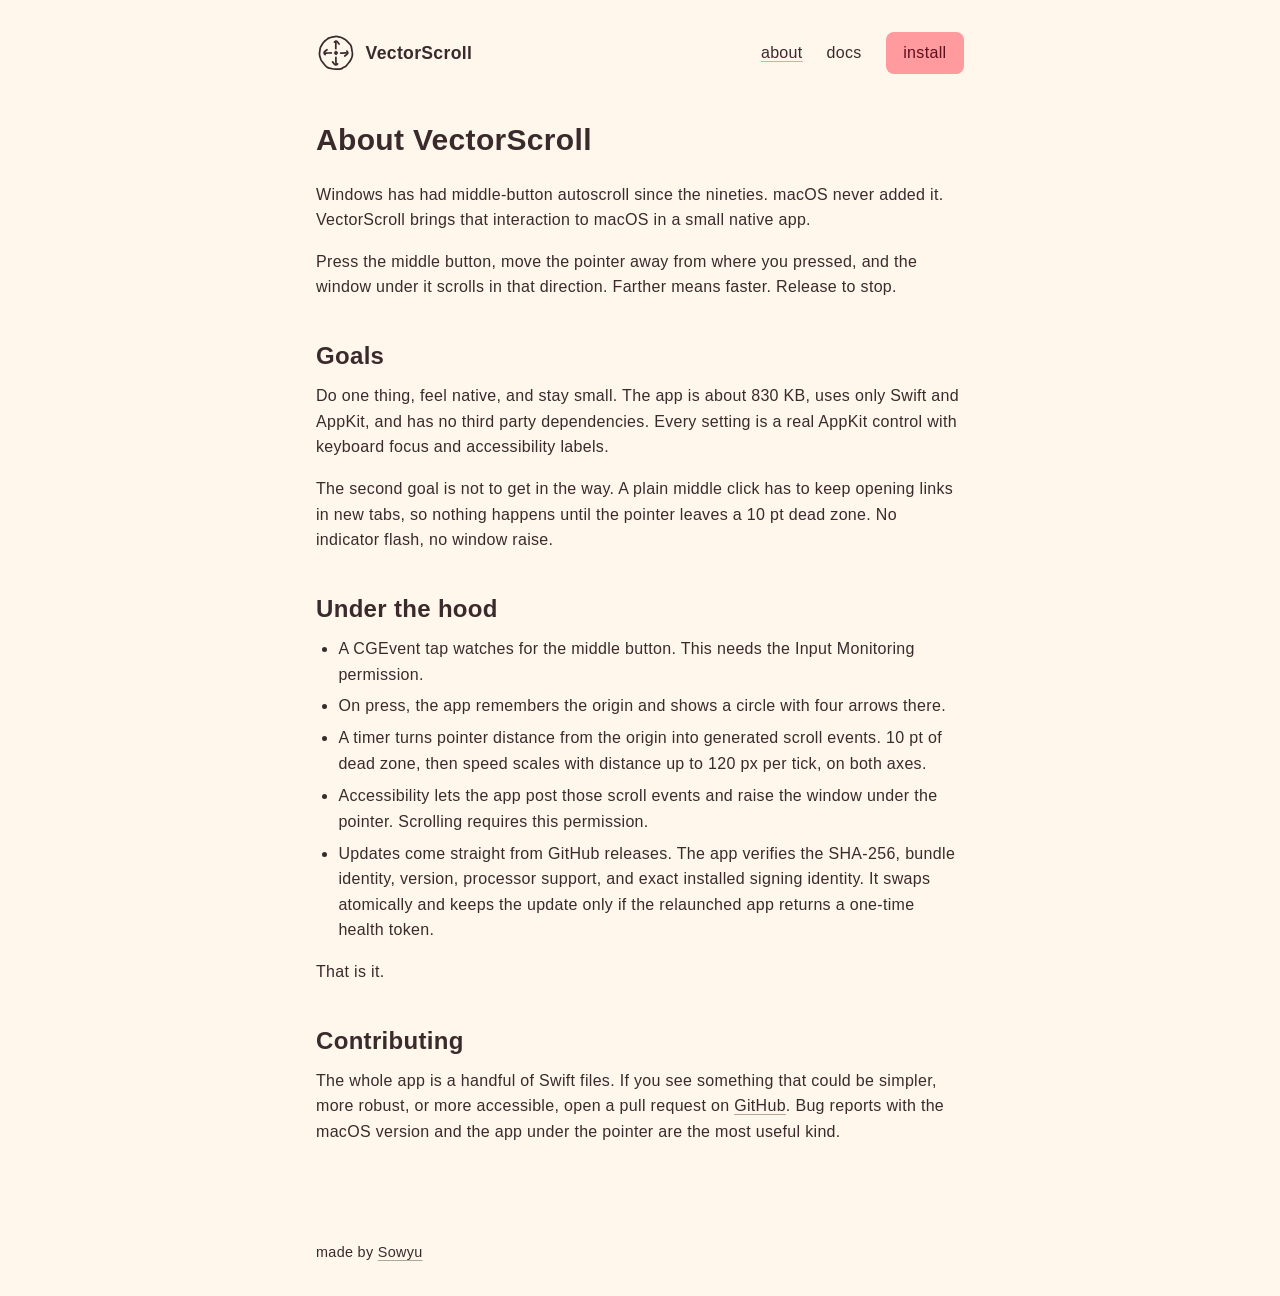
==== commit c5af87b6: "Fix update trust, permission handling, and native settings" ====
--- a/site/about.html
+++ b/site/about.html
@@ -20,8 +20,8 @@
 </header>
 <main id="main" class="doc">
   <h1>About VectorScroll</h1>
-  <p>Windows has had middle-button autoscroll since the nineties. macOS never did. The existing options were either abandoned, wrapped in a subscription, or shipped as a hundred megabyte Electron app for what is, underneath, one event tap and a timer.</p>
-  <p>VectorScroll is that event tap and timer, and not much more. Press the middle button, move the pointer away from where you pressed, and the window under it scrolls in that direction. Farther means faster. Release to stop.</p>
+  <p>Windows has had middle-button autoscroll since the nineties. macOS never added it. VectorScroll brings that interaction to macOS in a small native app.</p>
+  <p>Press the middle button, move the pointer away from where you pressed, and the window under it scrolls in that direction. Farther means faster. Release to stop.</p>
   <h2 id="goals">Goals</h2>
   <p>Do one thing, feel native, and stay small. The app is about 830 KB, uses only Swift and AppKit, and has no third party dependencies. Every setting is a real AppKit control with keyboard focus and accessibility labels.</p>
   <p>The second goal is not to get in the way. A plain middle click has to keep opening links in new tabs, so nothing happens until the pointer leaves a 10 pt dead zone. No indicator flash, no window raise.</p>
@@ -29,9 +29,9 @@
   <ul>
     <li>A CGEvent tap watches for the middle button. This needs the Input Monitoring permission.</li>
     <li>On press, the app remembers the origin and shows a circle with four arrows there.</li>
-    <li>A timer turns pointer distance from the origin into scroll events. 10 pt of dead zone, then speed scales with distance up to 120 px per tick, on both axes.</li>
-    <li>The window under the pointer is raised first so the scroll goes where you are looking. This needs the Accessibility permission.</li>
-    <li>Updates come straight from GitHub releases. The app verifies the SHA-256, the signature, and the bundle identifier before swapping itself in place.</li>
+    <li>A timer turns pointer distance from the origin into generated scroll events. 10 pt of dead zone, then speed scales with distance up to 120 px per tick, on both axes.</li>
+    <li>Accessibility lets the app post those scroll events and raise the window under the pointer. Scrolling requires this permission.</li>
+    <li>Updates come straight from GitHub releases. The app verifies the SHA-256, bundle identity, version, processor support, and exact installed signing identity. It swaps atomically and keeps the update only if the relaunched app returns a one-time health token.</li>
   </ul>
   <p>That is it.</p>
   <h2 id="contribute">Contributing</h2>
--- a/site/style.css
+++ b/site/style.css
@@ -30,7 +30,7 @@
 p { margin: 0 0 1rem; }
 a { color: inherit; text-decoration: underline; text-underline-offset: 3px; text-decoration-color: color-mix(in oklab, var(--text) 40%, transparent); }
 a:hover { text-decoration-color: var(--accent); }
-:focus-visible { outline: 2px solid var(--accent-dark); outline-offset: 3px; border-radius: 4px; }
+:focus-visible { outline: 2px solid var(--text); outline-offset: 3px; border-radius: 4px; }
 hr { width: 100%; height: 1px; border: 0; margin: 0; background: color-mix(in oklab, var(--text) 20%, transparent); }
 img { max-width: 100%; height: auto; }
 video { height: auto; }
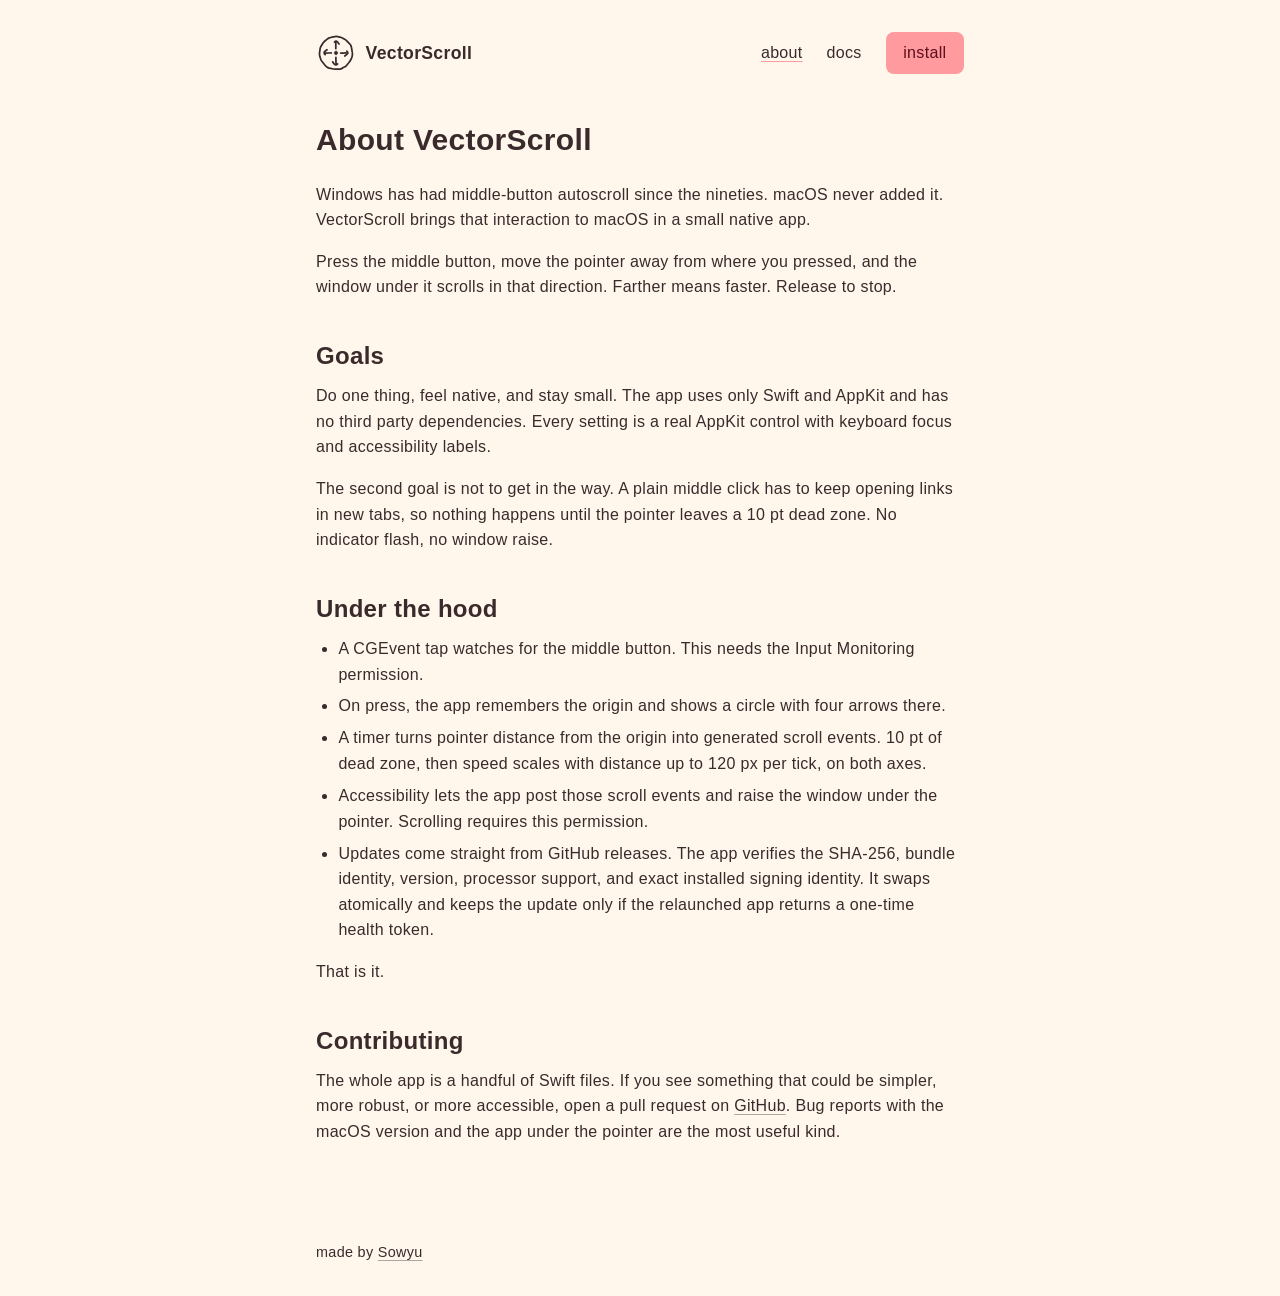
==== commit ab972734: "Remove outdated application size claims" ====
--- a/site/about.html
+++ b/site/about.html
@@ -23,7 +23,7 @@
   <p>Windows has had middle-button autoscroll since the nineties. macOS never added it. VectorScroll brings that interaction to macOS in a small native app.</p>
   <p>Press the middle button, move the pointer away from where you pressed, and the window under it scrolls in that direction. Farther means faster. Release to stop.</p>
   <h2 id="goals">Goals</h2>
-  <p>Do one thing, feel native, and stay small. The app is about 830 KB, uses only Swift and AppKit, and has no third party dependencies. Every setting is a real AppKit control with keyboard focus and accessibility labels.</p>
+  <p>Do one thing, feel native, and stay small. The app uses only Swift and AppKit and has no third party dependencies. Every setting is a real AppKit control with keyboard focus and accessibility labels.</p>
   <p>The second goal is not to get in the way. A plain middle click has to keep opening links in new tabs, so nothing happens until the pointer leaves a 10 pt dead zone. No indicator flash, no window raise.</p>
   <h2 id="hood">Under the hood</h2>
   <ul>
